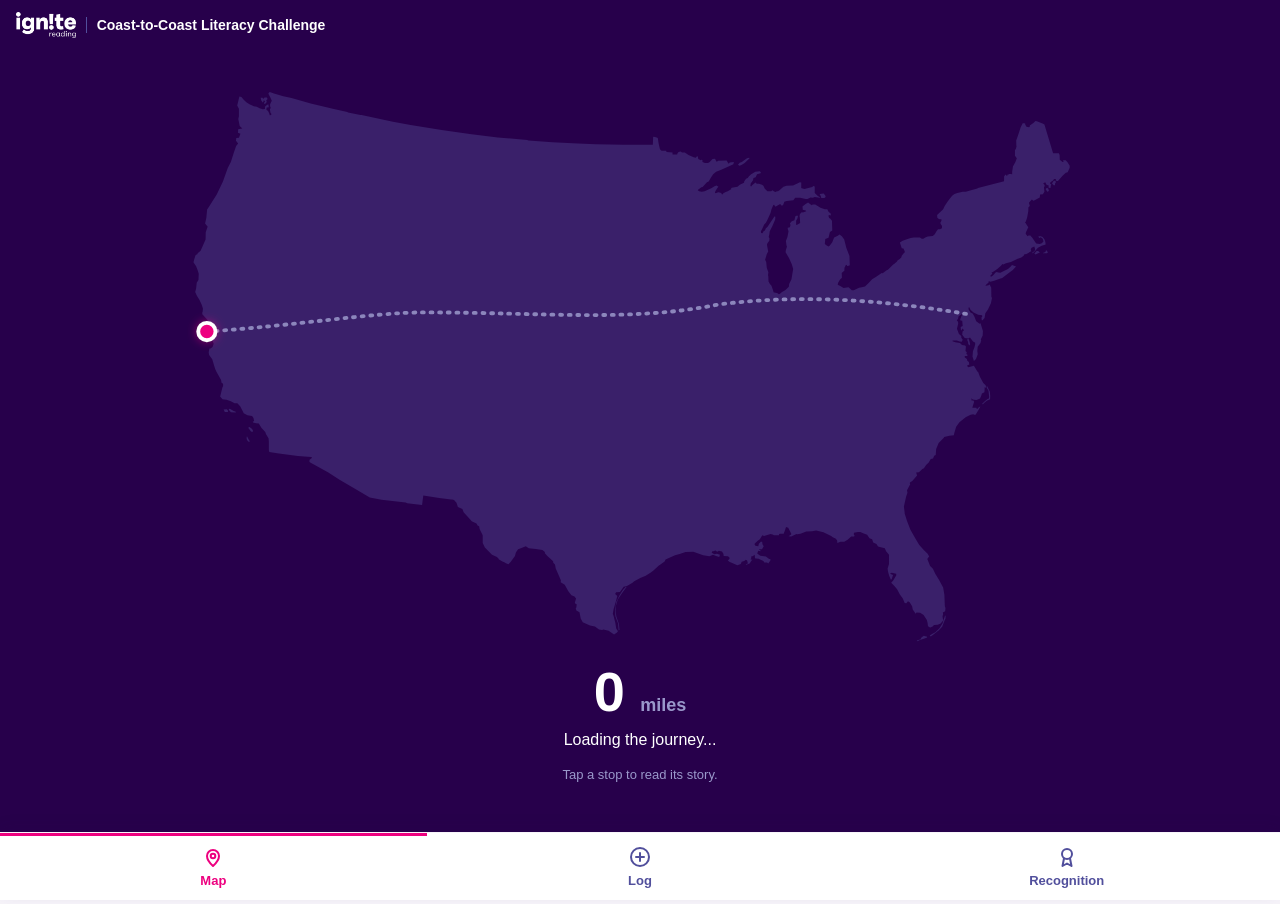
==== docs/index.html @ b9779351 "Remove demo-data note from the Log view On the live Sheet build the line was misleading: data is rea" ====
<!DOCTYPE html>
<html lang="en">
<head>
  <meta charset="utf-8">
  <meta name="viewport" content="width=device-width, initial-scale=1, viewport-fit=cover">
  <title>Coast-to-Coast Literacy Challenge</title>
  <meta name="robots" content="noindex">
  <link rel="stylesheet" href="styles.css?v=8">
</head>
<body>
  <header class="app-header">
    <img class="logo" src="ignite-logo-white.png" alt="Ignite Reading" width="60" height="26">
    <span class="header-tag">Coast-to-Coast Literacy Challenge</span>
  </header>

  <main>
    <h1 class="sr-only">Coast-to-Coast Literacy Challenge</h1>
    <section id="view-map" class="view active">
      <div class="map-wrap">
        <svg id="map-svg" viewBox="0 0 959 593" role="img"
             aria-label="A map of the United States with the team's progress from San Francisco to New York.">
          <defs>
            <linearGradient id="routeGrad" x1="0" y1="0" x2="1" y2="0">
              <stop offset="0%" stop-color="#ED017F"/>
              <stop offset="100%" stop-color="#FFC854"/>
            </linearGradient>
            <filter id="dotGlow" x="-60%" y="-60%" width="220%" height="220%">
              <feDropShadow dx="0" dy="0" stdDeviation="5" flood-color="#ED017F" flood-opacity="0.55"/>
            </filter>
          </defs>
          <path id="us-land" d="M 805.21607,266.06202 L 805.41802,265.40356 L 809.72912,265.34184 L 812.80066,266.31181 L 814.90225,266.63513 L 815.87221,264.53354 L 814.41727,262.43196 L 814.41727,260.65369 L 811.99236,258.5521 L 809.89078,253.05565 L 811.18406,247.72085 L 811.0224,245.61927 L 809.72912,244.32598 C 809.72912,244.32598 811.18406,242.70938 811.18406,242.06274 C 811.18406,241.41609 811.66904,239.96115 811.66904,239.96115 L 813.60897,238.66787 L 815.54889,237.05126 L 816.03387,238.02123 L 814.57893,239.63783 L 813.28565,243.35602 L 813.60897,244.48764 L 815.38723,244.81096 L 815.87221,250.30742 L 813.77063,251.27738 L 814.09395,254.83391 L 814.57893,254.67225 L 815.71055,252.73233 L 817.32716,254.51059 L 815.71055,255.80388 L 815.38723,259.19875 L 817.9738,262.59362 L 821.85365,263.0786 L 823.47026,262.2703 L 826.70681,266.45323 L 828.06516,266.98953 L 828.76271,267.29867 L 828.90662,269.2457 L 828.13975,272.34331 L 826.55275,276.52638 L 826.10686,281.97549 L 827.5772,286.6163 L 829.74147,284.70016 L 831.56944,279.722 L 831.10769,276.33156 L 831.52578,271.74574 L 834.44573,267.96663 L 835.21614,264.74879 L 834.71883,264.19258 L 836.72641,260.16871 L 836.95336,255.30492 L 836.7274,254.59089 L 834.46317,247.23587 L 833.4932,247.72085 L 829.93667,245.29595 L 828.15841,240.60779 L 826.21848,237.05126 L 823.95524,236.0813 L 821.85365,232.52477 L 822.35259,230.42318 L 822.86297,230.92722 L 823.95524,233.17141 L 827.18845,236.0813 L 832.03826,238.34455 L 836.07977,238.99119 L 836.24143,240.44613 L 835.43313,241.41609 L 835.75645,244.16432 L 836.56475,244.16432 L 838.66634,241.73942 L 839.47464,236.8896 L 842.22287,232.84809 L 845.29442,226.38167 L 846.42604,220.88522 L 845.7794,219.75359 L 845.61774,210.37728 L 844.00113,206.98242 L 842.86951,207.79072 L 840.12128,208.11404 L 839.6363,207.62906 L 840.76793,206.65909 L 842.86951,204.71917 L 842.93257,203.62534 L 843.47304,203.5396 L 844.64778,204.07253 L 848.68929,202.9409 L 854.50907,201.00098 L 857.09563,200.03101 L 864.20869,194.69622 L 868.08854,191.78633 L 871.48341,188.2298 L 867.28024,186.6132 L 865.98696,188.06814 L 863.07707,190.81637 L 855.15571,194.69622 L 852.89246,194.53456 L 851.27586,193.88792 L 850.14423,194.53456 L 847.88099,197.12113 L 846.42604,198.41441 L 845.13276,198.73773 L 844.80944,197.44445 L 846.74936,195.66618 L 845.95281,193.98776 L 846.96715,194.21757 L 851.9225,190.81637 L 855.47903,187.58316 L 857.41895,185.48157 L 858.22726,186.12821 L 860.97548,184.67327 L 866.14862,183.54165 L 873.19331,180.05038 L 874.07001,179.82344 L 876.97987,178.85349 L 879.40478,176.91357 L 880.5364,175.1353 L 881.82968,175.29696 L 884.74063,173.76056 L 885.25981,173.3875 L 887.32614,172.38707 L 886.84116,170.12383 L 887.64946,168.66888 L 890.55935,167.21394 L 891.36765,170.28549 L 890.88267,172.06375 L 888.45776,173.5187 L 888.45776,174.48866 L 890.39769,173.03372 L 894.27754,168.50722 L 898.15739,166.5673 L 902.36056,165.11235 L 902.03724,162.68745 L 901.06728,159.77756 L 899.12735,157.35265 L 897.34909,156.54435 L 895.2475,156.70601 L 894.76252,157.19099 L 895.73248,158.48427 L 897.18743,157.67597 L 899.28901,159.29258 L 900.09732,162.0408 L 898.31905,163.81907 L 896.05581,164.78903 L 892.49928,164.30405 L 888.61942,158.32261 L 886.35618,155.73605 L 884.57791,155.73605 L 883.44629,156.54435 L 881.50636,153.95778 L 881.82968,152.50284 L 884.25459,147.3297 L 881.36535,142.91686 L 880.79902,142.42476 L 881.66802,141.34826 L 882.75824,138.05724 L 883.13131,136.93803 L 884.25459,130.67867 L 884.41625,126.31384 L 885.8712,125.02056 L 884.90123,121.78735 L 887.97278,118.23082 L 889.58939,119.68576 L 890.88267,119.20078 L 896.21747,116.12923 L 896.54079,113.21934 L 899.45068,112.73436 L 901.06728,110.14779 L 900.90562,108.53119 L 900.5823,105.45964 L 901.3906,104.16636 L 901.06728,103.03473 L 899.774,101.57979 L 901.87558,100.28651 L 903.65385,103.51972 L 905.10879,103.19639 L 905.43211,104.48968 L 905.43211,106.10628 L 907.37204,106.26794 L 907.85702,103.51972 L 908.342,102.87307 L 906.7254,101.41813 L 907.69536,99.963185 L 910.12027,98.508241 L 911.09023,97.053296 L 912.86849,96.891636 C 912.86849,96.891636 913.19182,98.993222 913.83846,98.993222 C 914.4851,98.993222 915.13174,98.993222 915.13174,98.993222 L 919.98155,93.496766 L 923.37642,90.425217 L 925.31635,89.778575 L 927.41794,85.090422 L 927.41794,83.150496 L 925.15469,79.432305 L 923.21476,77.330719 L 920.46654,77.49238 L 920.95152,78.624003 L 920.78986,79.108984 L 919.98155,79.108984 L 917.07167,76.845738 L 916.91001,71.995924 L 916.1017,70.055998 L 910.12027,70.055998 L 901.06728,40.148811 L 899.12735,39.178849 L 893.14592,36.753942 L 891.69097,36.592281 L 889.91271,38.370546 L 885.8712,41.280435 L 885.8712,42.250397 L 885.06289,43.0587 L 882.31467,42.412058 L 881.02138,40.148811 L 881.02138,39.017188 L 879.7281,38.855528 L 878.43481,38.855528 L 876.33323,43.0587 L 873.42334,51.950026 L 871.64507,56.79984 L 871.80674,61.649654 L 871.9684,63.104598 L 871.16009,65.852826 L 870.35179,66.822789 L 870.35179,72.804226 L 872.29172,75.229133 L 870.83677,79.270645 L 868.2502,83.958798 L 867.4419,89.455254 L 867.4419,92.041822 L 865.92811,91.631923 L 864.50757,91.750088 L 863.65083,92.208542 L 862.75375,92.203482 L 862.10711,93.820087 L 861.46047,93.335106 L 860.4905,92.365143 L 859.03556,94.305068 L 858.98709,99.337122 L 858.06661,99.63916 L 831.81913,106.3866 L 831.19711,106.78334 L 823.63192,108.85451 L 819.10542,110.30945 L 815.87221,110.14779 L 810.37576,111.44108 L 807.2944,112.68702 L 804.8793,114.51263 L 802.77772,116.93753 L 800.02949,120.65572 L 797.1196,125.18222 L 795.66465,128.09211 L 795.01801,128.90041 L 789.19824,134.39686 L 789.3599,136.98343 L 790.1682,138.11506 L 791.94646,138.92336 L 793.72473,138.92336 L 793.72473,140.3783 L 792.59311,142.47989 L 792.91643,143.93483 L 794.37137,146.03642 L 794.20971,148.29966 L 792.26978,149.43129 L 790.1682,149.43129 L 788.55159,151.37121 L 786.77333,154.60442 L 784.67174,156.38269 L 779.49861,156.86767 L 776.91204,157.99929 L 774.81045,159.29258 L 773.19385,159.13092 L 771.25392,157.83763 L 764.94917,157.99929 L 761.71596,158.48427 L 757.67444,159.77756 L 753.30961,161.2325 L 750.39972,163.01077 L 752.33965,169.15387 L 754.11791,169.31553 L 755.4112,172.38707 L 755.57286,173.35704 L 754.44123,174.327 L 752.33965,177.07523 L 751.85467,178.69183 L 749.91474,180.4701 L 748.13648,181.60172 L 747.16651,183.21833 L 745.87323,184.34995 L 744.44513,185.47533 L 743.4394,185.99452 L 737.95187,191.62467 L 736.65858,192.10965 L 732.45629,195.11854 L 731.43589,195.0077 L 725.34235,199.06105 L 721.4625,201.3243 L 718.06763,205.04249 L 714.02612,208.92234 L 710.79291,209.73064 L 707.88302,210.21562 L 702.38656,212.80219 L 700.28498,212.96385 L 696.89011,209.8923 L 691.71697,210.53895 L 689.13041,209.084 L 686.74934,207.73317 L 685.59749,207.4083 L 685.73554,206.82075 L 685.8972,205.36581 L 687.99878,201.64762 L 689.99934,199.90977 L 689.77705,194.85788 L 691.37404,193.26089 L 692.46466,192.91795 L 692.68694,189.36142 L 694.22271,186.3303 L 695.2735,186.93652 L 695.43516,187.58316 L 696.24347,187.74482 L 698.18339,186.77486 L 697.86007,177.23689 L 694.62686,168.9922 L 692.36361,159.93922 L 689.93871,156.70601 L 687.35214,154.92774 L 685.73554,156.05937 L 681.85568,157.83763 L 679.91576,162.84911 L 677.16753,166.5673 L 676.03591,167.21394 L 674.58096,166.5673 C 674.58096,166.5673 671.9944,165.11235 672.15606,164.46571 C 672.31772,163.81907 672.64104,159.45424 672.64104,159.45424 L 676.03591,158.16095 L 676.84421,154.76608 L 677.49085,152.17952 L 679.91576,150.56291 L 679.59244,140.53996 L 677.97583,138.27672 L 676.68255,137.46841 L 675.87425,135.36683 L 676.68255,134.55853 L 678.29915,134.88185 L 678.46081,133.26524 L 676.03591,131.00199 L 674.74262,128.41543 L 672.15606,128.41543 L 667.62956,126.96048 L 662.13311,123.56561 L 659.38488,123.56561 L 658.73824,124.21226 L 657.76827,123.72727 L 654.69673,121.46403 L 651.78684,123.24229 L 648.87695,125.50554 L 649.20027,129.06207 L 650.17023,129.38539 L 652.27182,129.87037 L 652.7568,130.67867 L 650.17023,131.48698 L 647.58367,131.8103 L 646.12872,133.58856 L 645.8054,135.69015 L 646.12872,137.30675 L 646.45204,142.80321 L 642.89551,144.9048 L 642.24887,144.74313 L 642.24887,140.53996 L 643.54215,138.11506 L 644.1888,135.69015 L 643.38049,134.88185 L 641.44057,135.69015 L 640.4706,139.89332 L 637.72238,141.02494 L 635.94411,142.96487 L 635.78245,143.93483 L 636.42909,144.74313 L 635.78245,147.3297 L 633.5192,147.81468 L 633.5192,148.94631 L 634.32751,151.37121 L 633.19588,157.51431 L 631.57928,161.55582 L 632.22592,166.24398 L 632.7109,167.3756 L 631.9026,169.80051 L 631.57928,170.60881 L 631.25596,173.35704 L 634.81249,179.33847 L 637.72238,185.80489 L 639.17732,190.65471 L 638.36902,195.34286 L 637.39906,201.3243 L 634.97415,206.49743 L 634.65083,209.24566 L 631.39196,212.33081 L 630.36734,213.12513 L 627.53777,214.74212 L 625.43618,216.68204 L 624.30456,217.00536 L 622.84961,216.0354 L 619.77855,215.14589 L 618.91895,215.34019 L 618.64644,214.4188 L 617.83814,211.83223 L 616.54486,208.11404 L 614.92825,206.33577 L 613.47331,203.74921 L 613.23974,198.26025 L 612.94089,197.18116 L 613.31165,194.21124 L 611.69504,189.68474 L 611.0484,183.54165 L 609.91678,181.11674 L 610.88674,178.04519 L 611.69504,175.1353 L 613.14999,172.54874 L 612.50334,169.15387 L 611.8567,165.59734 L 612.34168,163.81907 L 614.28161,161.39416 L 614.44327,158.64593 L 613.63497,157.35265 L 614.28161,154.76608 L 614.76659,151.53287 L 617.51482,145.87476 L 620.42471,139.08502 L 620.58637,136.82177 L 620.26305,135.85181 L 619.45474,136.33679 L 615.25157,142.64155 L 612.50334,146.68306 L 610.56342,148.46133 L 609.75512,150.72457 L 608.30017,151.53287 L 607.16855,153.4728 L 605.7136,153.14948 L 605.55194,151.37121 L 606.84523,148.94631 L 608.94681,144.25815 L 610.72508,142.64155 L 611.8264,140.34999 L 612.39377,139.45774 L 615.57489,132.45694 L 616.54486,128.41543 L 618.48478,124.05059 L 619.29308,123.88893 L 620.42471,125.50554 L 621.07135,125.50554 L 625.59784,123.08063 L 627.05279,124.69724 L 627.53777,124.8589 L 628.83105,123.72727 L 629.96267,120.65572 L 632.38758,119.84742 L 639.33898,119.20078 L 641.27891,116.61421 L 646.45204,116.45255 L 652.27182,117.74584 L 654.05008,117.74584 L 657.28329,116.29089 L 659.54654,116.45255 L 661.64813,115.80591 L 665.36632,116.29089 L 666.17462,116.61421 L 667.4679,116.29089 L 666.17462,115.32093 L 664.88134,114.67429 L 661.64813,111.60274 L 661.64813,104.65134 L 660.19318,104.16636 L 659.06156,105.29798 L 652.91846,106.91458 L 650.97853,107.39957 L 648.06865,106.59126 L 647.58367,106.26794 L 647.58367,100.60983 L 646.12872,100.44817 L 643.54215,101.74145 L 639.01566,103.68138 L 632.38758,104.0047 L 628.99271,105.13632 L 624.9512,108.69285 L 623.33459,109.66281 L 622.20297,109.66281 L 620.90969,110.47112 L 619.29308,109.98613 L 617.67648,108.69285 L 616.22153,109.66281 L 612.34168,109.82447 L 609.59345,107.07625 L 608.13851,104.0047 L 606.68357,102.87307 L 603.45036,101.90311 L 601.18711,101.90311 L 599.89383,100.60983 L 596.3373,103.51972 L 595.36733,104.65134 L 594.55903,104.16636 L 594.88235,101.57979 L 597.30726,98.34658 L 597.79224,95.921673 L 600.05549,95.113371 L 601.51043,92.041822 L 605.22862,91.071859 L 605.55194,90.101896 L 604.42032,88.970273 L 599.73217,89.455254 L 595.36733,91.880161 L 593.10409,94.143408 L 591.8108,95.921673 L 590.03254,96.729975 L 588.09261,99.639864 L 587.93095,100.93315 L 583.56612,103.03473 L 581.14121,104.97466 L 575.15978,105.94462 L 574.51313,106.59126 L 574.51313,107.56123 L 570.9566,109.82447 L 568.20837,110.63278 L 567.49209,111.21318 L 566.47456,111.63491 L 565.94513,112.89602 L 564.81351,112.73436 L 564.16686,111.60274 L 561.41864,110.79444 L 560.28701,110.9561 L 558.50875,111.92606 L 557.53878,111.27942 L 558.18543,109.33949 L 560.12535,106.26794 L 561.25697,105.13632 L 559.31705,103.68138 L 557.21546,104.48968 L 554.30557,106.4296 L 546.86919,109.66281 L 543.9593,110.30945 L 541.04942,109.82447 L 540.06769,108.94622 L 539.63268,108.39354 L 543.47432,105.45964 L 544.76761,105.29798 L 549.2941,100.28651 L 551.07237,99.478203 L 553.33561,95.598352 L 555.76052,92.041822 L 558.83207,89.455254 L 563.60681,87.448357 L 572.85259,83.387229 L 576.79131,81.550104 L 577.40341,79.270645 L 572.9635,79.64131 L 572.24989,80.725589 L 571.60324,80.725589 L 569.82498,77.65404 L 560.93365,77.977361 L 559.96369,78.785663 L 558.99373,78.785663 L 558.50875,77.49238 L 557.70044,75.714115 L 555.11388,76.199096 L 551.88067,79.432305 L 550.26406,80.240608 L 547.19251,80.240608 L 544.60595,79.270645 L 544.60595,77.169059 L 543.31266,77.007398 L 542.82768,77.49238 L 540.24111,76.199096 L 539.75613,73.289207 L 538.30119,73.774189 L 537.81621,74.744152 L 535.3913,74.25917 L 530.0565,71.834263 L 526.17665,69.247696 L 523.26676,69.247696 L 521.97348,68.277733 L 519.71023,68.924375 L 518.57861,70.055998 L 518.25529,71.349282 L 513.40548,71.349282 L 513.40548,69.247696 L 507.10072,68.924375 L 506.7774,67.469431 L 501.92758,67.469431 L 500.31098,65.852826 L 498.85603,59.709728 L 498.04773,54.213272 L 496.10781,53.40497 L 493.84456,52.919988 L 493.19792,53.081649 L 492.8746,61.326333 L 462.74218,61.291062 L 461.64538,61.243718 L 433.22188,60.679691 L 414.63093,60.033049 L 388.11861,58.739765 L 363.17227,56.855896 L 361.88845,56.374463 L 331.21413,53.56663 L 301.95358,50.0101 L 272.69304,45.968588 L 240.36094,40.633793 L 221.93165,37.238923 L 189.208,30.306187 L 188.08467,30.145706 L 175.08853,27.617595 L 174.36801,27.215777 L 159.20739,23.821104 L 136.2516,18.162988 L 116.2057,12.504871 L 107.6377,10.564946 L 97.938071,7.8167177 L 93.573239,6.3617734 L 92.441615,7.1700758 L 92.118294,7.9783781 L 94.543201,12.828192 L 95.674825,15.41476 L 93.89656,18.97129 L 93.89656,21.234537 L 94.543201,22.689481 L 93.734899,24.467746 L 94.219881,27.700955 L 95.189843,28.994239 L 95.028183,30.287523 L 93.573239,30.449183 L 92.926597,28.509258 L 91.794974,26.084351 L 90.016708,24.629406 L 90.340029,22.52782 L 92.603276,22.042839 L 92.279955,20.264574 L 91.956634,19.13295 L 89.855048,20.426234 L 88.561764,21.557857 L 88.561764,23.982765 L 86.298518,24.144425 L 82.903645,23.174462 L 79.993756,21.719518 L 76.922205,21.072876 L 72.395712,18.97129 L 69.162503,17.031364 L 66.414275,14.444797 L 63.989368,11.534908 L 61.887782,11.049927 L 59.624535,20.426234 L 61.4028,23.659444 L 61.4028,31.580807 L 60.756158,34.490695 L 62.211103,41.603756 L 64.959331,44.351984 L 60.594498,44.998625 L 60.432837,48.716816 L 63.019405,49.84844 L 61.4028,53.889951 L 58.654572,54.213272 L 58.331251,57.123161 L 60.594498,60.033049 L 58.492912,62.619617 L 56.229665,69.086035 L 52.996456,79.108984 L 49.763246,85.575403 L 44.751772,99.639864 L 38.285353,113.21934 L 30.20233,125.82886 L 28.262404,128.73875 L 27.454102,137.30675 L 26.160818,143.28819 L 28.86901,146.81562 L 28.387579,147.77848 L 26.80746,152.50284 L 26.645799,159.93922 L 21.472664,171.74043 L 18.401116,174.327 L 18.077795,175.45862 L 16.299529,176.26693 L 14.844585,180.4701 L 14.036283,183.70331 L 16.784511,187.90648 L 18.401116,192.10965 L 19.532739,195.66618 L 19.209418,202.1326 L 17.431153,205.20415 L 16.784511,211.02393 L 15.814548,214.74212 L 17.592813,218.62197 L 20.341041,223.14846 L 22.604288,227.99828 L 23.897571,232.03979 L 23.574251,235.273 L 23.25093,235.75798 L 23.25093,237.85956 L 28.909046,244.16432 L 28.424065,246.58923 L 27.777423,248.85248 L 27.130781,250.7924 L 27.292441,259.03709 L 29.394027,262.75528 L 31.333953,265.34184 L 34.082181,265.82683 L 35.052144,268.57505 L 33.920521,272.13158 L 31.818934,273.74819 L 30.687311,273.74819 L 29.879009,277.62804 L 30.36399,280.53793 L 33.5972,284.90276 L 35.213804,290.23756 L 36.668748,294.92571 L 37.962032,297.99726 L 41.356902,303.81704 L 42.811846,306.4036 L 43.296828,309.31349 L 44.913432,310.28345 L 44.913432,312.70836 L 44.10513,314.64829 L 42.326865,321.76135 L 41.841883,323.70127 L 44.266791,326.4495 L 48.469963,326.93448 L 52.996456,328.71275 L 56.876307,330.81433 L 59.786196,330.81433 L 62.696084,333.88588 L 65.282651,338.7357 L 66.414275,340.99894 L 70.294126,343.10053 L 75.14394,343.90883 L 76.598884,346.01042 L 77.245526,349.24363 L 75.790582,349.89027 L 76.113903,350.86023 L 79.347114,351.66853 L 82.095342,351.8302 L 85.005231,356.51835 L 88.885085,360.72152 L 89.693387,362.98477 L 92.279955,367.18794 L 92.603276,370.42115 L 92.603276,379.79746 L 93.088257,381.57572 L 103.11121,383.03067 L 122.83378,385.77889 L 136.74132,386.75359 L 137.74699,387.50041 L 135.11998,389.65874 L 134.79666,391.11369 L 135.28164,392.08365 L 154.19591,402.75324 L 166.32045,410.35128 L 181.03155,418.91929 L 197.84424,428.94224 L 210.13044,431.36715 L 235.25838,434.07206 L 236.86315,434.87445 L 252.32382,436.8636 L 253.6171,426.84065 L 270.26813,429.42722 L 282.72425,431.045 L 283.68593,431.04382 L 285.62584,431.52878 L 288.21243,434.43865 L 289.66738,438.80352 L 294.35554,441.06677 L 295.64882,444.29998 L 302.76189,452.22135 L 304.05517,453.83795 L 309.06664,455.93954 L 310.19827,458.04112 L 311.81487,459.01109 L 312.29985,461.75931 L 315.53306,468.22573 L 315.53306,476.30876 L 317.79631,480.99691 L 325.23269,488.75661 L 330.40583,490.8582 L 332.18409,492.79812 L 332.18409,493.44477 L 336.06394,495.70801 L 338.00387,496.35465 L 339.78213,497.48628 L 342.3687,498.45624 L 344.79361,496.03133 L 349.15844,489.88824 L 350.1284,486.17004 L 352.39165,482.93684 L 355.94818,481.48189 L 360.47467,479.70363 L 363.54622,481.96687 L 370.9826,482.61351 L 377.77234,483.74514 L 380.35891,485.84672 L 380.35891,486.97835 L 382.94548,490.0499 L 388.92692,495.38469 L 389.08858,496.83964 L 390.86684,498.77956 L 391.67514,502.98273 L 397.00994,515.26893 L 396.84828,517.20885 L 401.05145,519.79542 L 404.60798,526.4235 L 408.00285,530.78833 L 411.23606,532.08162 L 412.85266,534.34486 L 411.55938,538.7097 L 412.20602,539.67966 L 413.49931,540.3263 L 413.17599,543.72117 L 412.52934,544.36781 L 413.17599,546.63106 L 416.40919,548.57099 L 417.70248,555.0374 L 419.80406,558.91726 L 427.40211,562.31213 L 432.57524,563.44375 L 436.77841,566.5153 L 440.01162,567.16194 L 441.30491,566.67696 L 446.80136,567.80858 L 452.45948,571.68843 L 455.53103,569.74851 L 456.50099,568.29356 L 454.72273,565.54533 L 453.75276,559.40224 L 451.9745,552.45084 L 451.1662,550.02593 L 451.9745,545.49944 L 453.10612,541.61959 L 454.3994,537.09309 L 455.85435,531.59664 L 453.5911,529.65671 L 454.56107,527.71679 L 458.60258,527.39346 L 462.48243,521.89701 L 465.8773,521.25037 L 471.69708,517.69384 L 473.47534,516.23889 L 479.7801,512.84402 L 485.43821,510.41911 L 490.77301,507.18591 L 493.52124,505.08432 L 499.17935,499.74952 L 500.47264,498.94122 L 502.57422,497.48628 L 505.16079,495.54635 L 506.13075,493.60643 L 515.99204,489.07993 L 521.65692,487.49475 L 522.29848,487.36687 L 526.98496,485.84672 L 535.06798,485.5234 L 545.41425,489.07993 L 551.88067,490.21156 L 555.59886,488.75661 L 558.83207,489.88824 L 562.06528,490.8582 L 562.87358,488.75661 L 559.64037,487.62499 L 557.0538,488.10997 L 554.30557,486.49337 C 554.30557,486.49337 554.46724,485.20008 555.11388,485.03842 C 555.76052,484.87676 558.18543,484.06846 558.18543,484.06846 L 559.96369,485.5234 L 561.74196,484.55344 L 564.97517,485.20008 L 566.43011,487.62499 L 566.75343,489.88824 L 571.27992,490.21156 L 573.05819,491.98982 L 572.24989,493.60643 L 570.9566,494.41473 L 572.57321,496.03133 L 580.97955,499.58786 L 584.53608,498.29458 L 585.50605,495.86967 L 588.09261,495.22303 L 589.87088,493.76809 L 591.16416,494.73805 L 591.97246,497.64794 L 589.70922,498.45624 L 590.35586,499.10288 L 593.75073,497.8096 L 596.01398,494.41473 L 596.82228,493.92975 L 594.72069,493.60643 L 595.52899,491.98982 L 595.36733,490.53488 L 597.46892,490.0499 L 598.60054,488.75661 L 599.24718,489.56491 C 599.24718,489.56491 599.08552,492.63646 599.89383,492.63646 C 600.70213,492.63646 604.097,493.28311 604.097,493.28311 L 608.13851,495.22303 L 609.10847,496.67798 L 612.01836,496.67798 L 613.14999,497.64794 L 615.41323,494.57639 L 615.41323,493.12144 L 614.11995,493.12144 L 610.72508,490.37322 L 604.9053,489.56491 L 601.67209,487.30167 L 602.80372,484.55344 L 605.06696,484.87676 L 605.22862,484.23012 L 603.45036,483.26016 L 603.45036,482.77517 L 606.68357,482.77517 L 608.46183,479.70363 L 607.16855,477.7637 L 606.84523,475.01547 L 605.39028,475.17713 L 603.45036,477.27872 L 602.80372,479.86529 L 599.73217,479.21864 L 598.7622,477.44038 L 600.54047,475.50045 L 602.56122,473.7222 L 603.31778,473.20692 L 604.42032,472.4289 L 607.00689,468.22573 L 608.78515,469.03403 L 615.57489,467.09411 L 617.67648,467.41743 L 619.13142,468.22573 L 624.30456,468.22573 L 624.55882,466.96958 L 625.59784,466.77079 L 628.34607,466.77079 L 628.99271,466.93245 L 630.28599,464.18422 L 631.74094,459.81939 L 634.00419,460.46603 L 637.07573,466.44747 L 637.07573,467.41743 L 634.32751,469.35736 L 637.07573,469.68068 L 642.61779,467.10778 L 643.29612,467.22209 L 646.77536,466.60913 L 652.7568,464.50754 L 658.73824,464.02256 L 663.10307,463.37592 L 670.70111,465.15418 L 678.78414,469.03403 L 680.40074,470.48898 L 683.31063,471.6206 L 684.92723,473.56053 L 685.25055,476.30876 L 688.48376,475.01547 L 692.36361,475.01547 L 695.92015,473.07555 L 699.63834,469.51902 L 702.70988,469.68068 L 703.19487,468.54905 L 702.38656,467.57909 L 702.54822,465.63917 L 706.58974,464.83086 L 709.1763,464.83086 L 712.08619,466.28581 L 716.28936,467.74075 L 718.71427,471.45894 L 721.4625,472.4289 L 722.59412,475.82377 L 725.98899,477.44038 L 727.6056,480.02695 L 729.54552,480.67359 L 734.71866,481.96687 L 736.01194,485.03842 L 739.08349,488.75661 L 739.08349,498.29458 L 737.62855,502.98273 L 737.95187,505.73096 L 739.24515,510.58078 L 741.02342,514.62229 L 741.83172,514.13731 L 743.28666,509.61081 L 740.7001,508.64085 L 740.37677,507.99421 L 741.99338,507.34757 L 746.51987,508.31753 L 746.68153,509.93413 L 743.44832,515.43059 L 741.34674,517.8555 L 744.90327,521.57369 L 747.48983,524.64524 L 750.39972,529.98003 L 753.30961,533.85988 L 755.4112,538.87136 L 757.18946,539.19468 L 758.80607,537.09309 L 760.58433,538.22472 L 763.1709,542.26623 L 763.81754,545.82276 L 766.88909,550.18759 L 767.69739,548.89431 L 771.57724,549.21763 L 775.13377,551.48087 L 778.52864,556.65401 L 779.33695,560.04888 L 779.66027,562.95877 L 780.79189,563.92873 L 782.08518,564.41371 L 784.51008,563.44375 L 785.96503,561.82714 L 789.84488,561.66548 L 792.91643,560.21054 L 795.66465,556.97733 L 795.17967,555.0374 L 794.85635,552.6125 L 795.50299,550.67257 L 795.17967,548.73265 L 797.60458,547.43936 L 797.9279,544.04449 L 797.28126,542.26623 L 796.79628,530.30335 L 795.50299,522.70531 L 790.9765,514.46063 L 787.41997,508.64085 L 784.8334,503.30605 L 781.92351,500.39617 L 779.01363,492.95978 L 779.82193,491.6665 L 780.95355,490.37322 L 779.33695,487.46333 L 775.29544,483.74514 L 770.44562,478.24868 L 766.72743,471.94392 L 761.39264,462.56762 L 757.66294,452.82536 L 755.39728,445.50676 L 755.37832,444.61734 L 754.6029,438.31855 L 756.86614,428.2956 L 758.32109,424.09242 L 757.8361,421.50586 L 761.17051,415.26156 L 760.66021,413.90988 L 761.23097,412.93785 L 763.33256,411.64457 L 768.34404,406.14811 L 767.37407,402.9149 L 770.28396,402.75324 L 773.84049,399.35837 L 775.4571,398.55007 L 777.72034,395.1552 L 780.46857,392.40697 L 782.57016,388.85044 L 784.99506,388.2038 L 786.12669,385.45557 L 787.74329,384.64727 L 788.22827,378.34251 L 790.81484,372.19941 L 796.23601,366.74107 L 796.51628,365.93803 L 801.96941,364.60137 L 806.65757,364.11639 L 807.14255,361.69148 L 809.08247,355.22506 L 812.47734,350.53691 L 818.94376,345.20212 L 824.1169,342.77721 L 826.86512,342.13057 L 827.99675,342.61555 L 829.29003,342.61555 L 832.36158,337.76573 L 834.30151,334.2092 L 833.00822,334.69419 L 830.74498,336.95743 L 830.09833,335.34083 L 825.89516,335.34083 L 827.83509,329.03607 L 827.02679,327.74279 L 825.08686,327.74279 L 825.08686,326.77282 L 824.76354,325.47954 L 826.38014,326.77282 L 827.83509,326.93448 L 830.25999,327.2578 L 833.97819,325.6412 L 835.27147,322.73131 L 835.91811,320.62972 L 838.50468,319.33644 L 838.828,315.13327 L 838.0197,314.48663 L 840.4446,314.32497 L 839.79796,312.06172 L 837.37306,309.63681 L 833.81653,303.17039 L 832.10653,298.47179 L 831.18615,297.54706 L 827.57853,291.53513 L 821.77751,293.22096 L 820.20529,291.72666 L 822.75833,290.34535 L 822.26654,287.82122 L 820.49343,286.03584 L 820.37189,284.62394 L 818.0909,283.08107 L 818.00194,281.46555 L 820.69593,281.56049 L 820.91773,280.17589 L 819.68832,279.38612 L 820.16727,277.45573 L 818.79254,276.35318 L 819.23203,271.6631 L 818.36396,270.46308 L 815.17352,270.06055 L 813.02121,267.97209 L 808.16474,267.02998 L 805.21607,266.06202 z M 767.94269,577.91184 L 770.36761,577.2652 L 771.66089,577.02271 L 773.11585,574.67862 L 775.45993,573.06201 L 776.75322,573.547 L 778.45066,573.87032 L 778.85481,574.92111 L 775.37911,576.13357 L 771.17591,577.58852 L 768.83183,578.80098 L 767.94269,577.91184 z M 781.44139,572.90035 L 782.65385,573.95115 L 785.40209,571.84956 L 790.7369,567.64637 L 794.4551,563.7665 L 796.96085,557.1384 L 797.93082,555.44096 L 798.09248,552.04608 L 797.365,552.53106 L 796.39504,555.36013 L 794.94008,559.96746 L 791.70686,565.22146 L 787.34202,569.42464 L 783.94714,571.36457 L 781.44139,572.90035 z M 836.00199,331.45961 L 838.58857,328.95386 L 841.74095,326.36728 L 843.27673,325.72064 L 843.43839,323.69988 L 842.79175,317.55676 L 841.3368,315.21268 L 840.69015,313.35358 L 841.41763,313.11108 L 844.16587,318.60756 L 844.57002,323.05323 L 844.40836,326.44812 L 841.01348,327.98389 L 838.18441,330.40881 L 837.05279,331.62127 L 836.00199,331.45961 z M 899.97704,173.85121 L 902.14896,173.16533 L 902.60622,171.45066 L 903.63502,171.56497 L 904.66382,173.85121 L 903.4064,174.30845 L 899.5198,174.42277 L 899.97704,173.85121 z M 890.6035,174.65139 L 892.88972,172.02222 L 894.49009,172.02222 L 896.31908,173.50827 L 893.91854,174.53707 L 891.74662,175.56587 L 890.6035,174.65139 z M 902.28301,107.47825 L 903.81879,105.94247 L 905.19291,106.99327 L 905.75872,109.41819 L 904.06128,110.30732 L 902.28301,107.47825 z M 908.99194,101.57763 L 910.77021,103.43673 C 910.77021,103.43673 912.0635,103.51755 912.0635,103.19423 C 912.0635,102.87091 912.30599,101.17347 912.30599,101.17347 L 913.19513,100.36517 L 912.38682,98.586893 L 910.36606,99.31437 L 908.99194,101.57763 z M 820.32087,264.28945 L 821.45249,266.7952 L 821.61415,268.57347 L 822.74578,270.43257 C 822.74578,270.43257 823.63492,269.54343 823.63492,269.22011 C 823.63492,268.89679 822.90745,266.14855 822.90745,266.14855 L 822.17997,263.80446 L 820.32087,264.28945 z M 581.61931,82.059006 L 583.4483,80.001402 L 585.62022,79.201221 L 590.99286,75.314624 L 593.27908,74.743065 L 593.73634,75.200319 L 588.59232,80.344339 L 585.27728,82.287628 L 583.21967,83.202124 L 581.61931,82.059006 z M 667.79369,114.18719 L 668.44033,116.69293 L 671.67355,116.85459 L 672.96684,115.64213 C 672.96684,115.64213 672.88601,114.18719 672.56269,114.02552 C 672.23936,113.86386 670.94608,112.16642 670.94608,112.16642 L 668.76366,112.40891 L 667.14704,112.57057 L 666.82372,113.7022 L 667.79369,114.18719 z M 84.116548,12.340738 L 86.137312,12.179078 L 86.622294,13.553197 L 88.158073,11.936582 L 90.502155,11.936582 L 91.310458,13.472361 L 89.774678,15.169801 L 90.42133,15.978114 L 89.693853,17.998875 L 88.319734,18.403021 C 88.319734,18.403021 87.430596,18.483857 87.430596,18.160536 C 87.430596,17.837215 88.885551,15.573958 88.885551,15.573958 L 87.188111,15.008141 L 86.86479,16.463095 L 86.137312,17.109737 L 84.60153,14.84648 L 84.116548,12.340738 z M 457.2302,567.32304 L 456.66439,560.20996 L 453.91615,553.01604 L 453.35033,545.98379 L 454.88611,537.73908 L 458.20017,530.86849 L 461.67587,525.45284 L 464.82827,521.89629 L 465.47491,522.13879 L 460.70591,528.76689 L 456.34107,535.31417 L 454.3203,541.94226 L 453.99698,547.11542 L 454.88611,553.25854 L 457.47269,560.45246 L 457.95767,565.6256 L 458.11933,567.08056 L 457.2302,567.32304 z M 48.793607,337.03691 L 50.086895,338.57269 L 49.925235,339.86598 L 46.692014,339.78515 L 46.1262,338.57269 L 45.479556,337.11774 L 48.793607,337.03691 z M 50.733539,337.03691 L 51.945997,336.39027 L 55.50254,338.49186 L 58.5741,339.70431 L 57.684964,340.35097 L 53.158455,340.10847 L 51.541845,338.49186 L 50.733539,337.03691 z M 71.426153,356.84039 L 73.204418,359.18447 L 74.012731,360.15444 L 75.54851,360.72025 L 76.114317,359.2653 L 75.144354,357.48703 L 72.476951,355.46627 L 71.426153,355.62793 L 71.426153,356.84039 z M 69.971198,365.48925 L 71.749474,368.64164 L 72.961932,370.58158 L 71.506978,370.82406 L 70.213694,369.61161 C 70.213694,369.61161 69.486217,368.15666 69.486217,367.7525 C 69.486217,367.34836 69.486217,365.57008 69.486217,365.57008 L 69.971198,365.48925 z "/>
          <path id="route-full" d="M 28 256 C 120 250, 200 236, 255 236 C 380 236, 470 246, 560 228 C 650 216, 740 224, 822 238"/>
          <path id="route-traveled" stroke-dasharray="0 100000" d="M 28 256 C 120 250, 200 236, 255 236 C 380 236, 470 246, 560 228 C 650 216, 740 224, 822 238"/>
          <g id="markers"></g>
          <g id="dot" filter="url(#dotGlow)" transform="translate(28,256)">
            <circle r="9"/>
          </g>
        </svg>
      </div>
      <div class="status" id="status">
        <div class="total"><span id="total-miles">0</span> <span class="unit">miles</span></div>
        <div class="next" id="next-line">Loading the journey...</div>
        <div class="to-coast" id="coast-line"></div>
        <div class="tap-hint" id="tap-hint">Tap a stop to read its story.</div>
      </div>
    </section>

    <section id="view-log" class="view">
      <div class="card">
        <h2>Log a walk, run, or ride</h2>
        <p class="sub">One number is all it takes. Every mile moves the team east.</p>
        <div class="unit-toggle" role="group" aria-label="Choose unit">
          <button id="unit-miles" class="selected" type="button">Miles</button>
          <button id="unit-steps" type="button">Steps</button>
        </div>
        <input id="num-input" class="num-field" type="number" inputmode="decimal"
               min="0" step="any" placeholder="0" aria-label="How far did you go?">
        <div class="conversion" id="conversion"></div>
        <div class="chips" id="chips" aria-label="Quick add"></div>
        <button id="btn-log" class="btn-primary" type="button">Add my miles</button>
        <div class="date-row">
          <span id="date-text">Logged today. <a id="date-toggle">Change date</a></span>
          <input id="date-input" type="date" style="display:none;">
        </div>
      </div>

      <div class="card tally">
        <h2>Your miles</h2>
        <div class="your-miles"><span id="your-miles">0</span> <span class="unit">mi</span></div>
        <ul class="entry-list" id="entry-list"></ul>
        <div class="empty" id="entry-empty" style="display:none;">
          No miles yet, and that is just fine. Your first walk, run, or ride counts, even a quick lap around the block. Add it above.
        </div>
      </div>

    </section>

    <section id="view-recognition" class="view">
      <div class="rec-intro">
        <h2>Different ways to shine</h2>
      </div>
      <div class="rec-boards" id="rec-boards"></div>
    </section>
  </main>

  <nav class="nav">
    <button data-view="map" class="active" aria-label="Map">
      <svg class="nav-ico" viewBox="0 0 24 24" aria-hidden="true">
        <path d="M12 21s-6-5.4-6-10a6 6 0 0 1 12 0c0 4.6-6 10-6 10z"/>
        <circle cx="12" cy="11" r="2.3"/>
      </svg>
      <span class="nav-label">Map</span>
    </button>
    <button data-view="log" aria-label="Log a walk, run, or ride">
      <svg class="nav-ico" viewBox="0 0 24 24" aria-hidden="true">
        <circle cx="12" cy="12" r="9"/>
        <path d="M12 8v8 M8 12h8"/>
      </svg>
      <span class="nav-label">Log</span>
    </button>
    <button data-view="recognition" aria-label="Recognition">
      <svg class="nav-ico" viewBox="0 0 24 24" aria-hidden="true">
        <circle cx="12" cy="9" r="5"/>
        <path d="M9 13.5 L7.5 21 L12 18.5 L16.5 21 L15 13.5"/>
      </svg>
      <span class="nav-label">Recognition</span>
    </button>
  </nav>

  <div class="toast" id="toast"></div>

  <div class="loc-card" id="loc-card" role="dialog" aria-live="polite">
    <button class="loc-close" id="loc-close" type="button" aria-label="Close">&times;</button>
    <div class="loc-status" id="loc-status"></div>
    <h3 class="loc-title" id="loc-title"></h3>
    <div class="loc-sor" id="loc-sor">Science of Reading stop</div>
    <p class="loc-note" id="loc-note"></p>
    <div class="loc-trivia" id="loc-trivia">
      <span class="loc-eyebrow">Did you know?</span>
      <div id="loc-facts"></div>
    </div>
  </div>

  <div class="overlay" id="ov-name">
    <div class="modal">
      <h3>Welcome! Glad you're here.</h3>
      <p>What should we call you? This is the name your teammates will see next to your miles.</p>
      <label for="name-input">Your name</label>
      <input id="name-input" type="text" maxlength="40" placeholder="e.g., Chris G.">
      <button id="btn-name" class="btn-primary" type="button">Start moving</button>
    </div>
  </div>

  <div class="overlay" id="ov-confirm">
    <div class="modal">
      <h3>Quick check</h3>
      <p id="confirm-text"></p>
      <div class="row">
        <button id="btn-confirm-yes" class="btn-primary" type="button">Yes, log it</button>
        <button id="btn-confirm-no" class="btn-ghost" type="button">Let me fix it</button>
      </div>
    </div>
  </div>

  <div class="overlay" id="ov-edit">
    <div class="modal">
      <h3>Edit your entry</h3>
      <label for="edit-num">Distance (miles)</label>
      <input id="edit-num" type="number" inputmode="decimal" min="0" step="any">
      <label for="edit-date">Date</label>
      <input id="edit-date" type="date">
      <div class="row">
        <button id="btn-edit-save" class="btn-primary" type="button">Save</button>
        <button id="btn-edit-cancel" class="btn-ghost" type="button">Cancel</button>
      </div>
    </div>
  </div>

  <div class="overlay" id="ov-finish">
    <div class="modal finish-modal">
      <div class="finish-headline">Coast to coast. <i>We made it together.</i></div>
      <p class="finish-sub" id="finish-sub"></p>
      <div class="finish-caption" id="finish-caption"></div>
      <button id="btn-finish" class="btn-primary" type="button">See who showed up</button>
    </div>
  </div>

  <script src="progress.js?v=13"></script>
  <script src="data-content.js?v=10"></script>
  <!--
    Data layer. Exactly ONE of the two below should be active.
    - data-local.js : browser-local demo (default; no backend needed).
    - data-sheet.js : live Google Sheet backend. To cut over, deploy the Apps
      Script (see specs/sheet-backend.md), fill in API_URL + SHARED_SECRET in
      data-sheet.js, then comment out data-local and uncomment data-sheet.
  -->
  <!-- <script src="data-local.js?v=9"></script> -->
  <script src="data-sheet.js?v=12"></script>
  <script src="app.js?v=10"></script>
</body>
</html>
---- docs/styles.css ----
/*
 * Ignite Reading brand tokens (design/visual-direction.md).
 * Contrast rules that bite: never pink text on purple/dark, never blue text
 * on white. On purple, emphasis is yellow first, then white or blue.
 * Roboto is specified with an elegant fallback stack (no webfont CDN).
 */
:root {
  --purple: #27004B;
  --purple-600: #514F9C;
  --purple-300: #9A98CB;
  --purple-050: #F7F4FA;
  --pink: #ED017F;
  --pink-300: #F18DC1;
  --pink-050: #FDF5F5;
  --blue: #39C2D7;
  --yellow: #FFC854;
  --ink: #3D3C3C;
  --ink-soft: #5F5F5F;     /* secondary text on light, 6.4:1 on white (AA) */
  --white: #FFFFFF;
  --map-land: #3A206A;
  --font-base: "Roboto", "Helvetica Neue", "Segoe UI", "Liberation Sans", Arial, sans-serif;
  --radius-card: 14px;
  --radius-pill: 999px;
  --shadow-card: 0 6px 20px rgba(39, 0, 75, 0.10);
}

* { box-sizing: border-box; }
html, body { margin: 0; padding: 0; }
body {
  font-family: var(--font-base);
  color: var(--ink);
  background: var(--purple-050);
  -webkit-font-smoothing: antialiased;
  padding-bottom: 72px;
}

.sr-only {
  position: absolute; width: 1px; height: 1px; padding: 0; margin: -1px;
  overflow: hidden; clip: rect(0 0 0 0); white-space: nowrap; border: 0;
}

:focus-visible { outline: 3px solid var(--blue); outline-offset: 2px; border-radius: 4px; }

.app-header {
  display: flex; align-items: center; gap: 10px;
  padding: 12px 16px;
  background: var(--purple);
  color: var(--white);
}
.app-header .logo { height: 26px; width: auto; display: block; flex: 0 0 auto; }
.app-header .header-tag {
  font-size: 14px; font-weight: 700; color: var(--white);
  border-left: 1px solid var(--purple-600); padding-left: 10px;
}

.view { display: none; }
.view.active { display: block; }

#view-map { background: var(--purple); color: var(--white); min-height: calc(100vh - 118px); }
#view-map.active { display: flex; flex-direction: column; justify-content: center; gap: 4px; }
.map-wrap { width: 100%; padding: 4px 0 0; }
.map-wrap svg { width: 100%; height: auto; display: block; }

#us-land { fill: var(--map-land); stroke: none; }
#route-full {
  fill: none; stroke: var(--purple-300); stroke-width: 4;
  stroke-linecap: round; stroke-dasharray: 2 7; opacity: 0.85;
}
#route-traveled {
  fill: none; stroke: url(#routeGrad); stroke-width: 6; stroke-linecap: round;
  transition: stroke-dasharray .8s ease;
}
#dot { transition: transform .8s ease; }
#dot circle { fill: var(--pink); stroke: var(--white); stroke-width: 4; }

.pin { stroke: var(--purple); stroke-width: 2; }
.pin-unreached { fill: var(--purple); stroke: var(--purple-300); }
.pin-sor { fill: var(--blue); }
.pin-literary { fill: var(--yellow); }
.pin-home { fill: var(--white); }
.pin-pulse { animation: pinPulse 1.2s ease-out 1; }
@keyframes pinPulse { 0% { r: 5; } 40% { r: 11; } 100% { r: 6; } }

.status { padding: 4px 18px 18px; text-align: center; }
.status .total { font-weight: 900; font-size: 44px; line-height: 1.05; color: var(--white); }
.status .total .unit { font-size: 18px; font-weight: 700; color: var(--purple-300); }
.status .next { margin-top: 10px; font-size: 16px; color: var(--white); }
.status .next b { color: var(--yellow); font-weight: 700; }
.status .to-coast { margin-top: 9px; font-size: 13px; color: var(--purple-300); }
.status .tap-hint { margin-top: 18px; font-size: 13px; color: var(--purple-300); }

.pin-hit { cursor: pointer; outline: none; }
.pin-hit:focus-visible { stroke: var(--yellow); stroke-width: 2.5; }

.loc-card {
  position: fixed; z-index: 45; display: none;
  max-width: 264px; background: var(--white); color: var(--ink);
  border-radius: var(--radius-card); box-shadow: 0 10px 30px rgba(39,0,75,0.35);
  padding: 14px 16px 16px; font-size: 14px; line-height: 1.45;
  max-height: calc(100vh - 100px); overflow-y: auto; -webkit-overflow-scrolling: touch;
}
.loc-card.show { display: block; }
.loc-close {
  position: absolute; top: 4px; right: 8px; border: none; background: none;
  font-size: 22px; line-height: 1; color: var(--purple-300); cursor: pointer;
}
.loc-status { font-size: 13px; font-weight: 700; margin-bottom: 4px; padding-right: 16px; }
.loc-status.is-reached { color: var(--purple-600); }
.loc-status.is-ahead { color: var(--ink); opacity: 0.55; }
.loc-title { margin: 0 0 8px; font-size: 17px; font-weight: 700; color: var(--purple); }
.loc-sor {
  display: none; font-size: 11px; font-weight: 700;
  background: var(--blue); color: var(--purple);
  padding: 3px 9px; border-radius: var(--radius-pill); margin-bottom: 8px;
}
.loc-note { margin: 0; color: var(--ink); }
.loc-trivia { margin-top: 12px; padding-top: 12px; border-top: 1px solid var(--purple-050); }
.loc-trivia.hidden { display: none; }
.loc-eyebrow {
  display: block; font-size: 11px; font-weight: 700; letter-spacing: 0.06em;
  text-transform: uppercase; color: var(--purple-600); margin-bottom: 4px;
}
.loc-fact { margin: 0; color: var(--ink); font-size: 13px; line-height: 1.5; }
.loc-fact + .loc-fact { margin-top: 10px; padding-top: 10px; border-top: 1px solid var(--purple-050); }

#view-log { padding: 18px 16px 24px; }
.card {
  background: var(--white); border-radius: var(--radius-card); box-shadow: var(--shadow-card);
  padding: 18px 16px; margin: 0 auto 16px; max-width: 520px;
}
.card h2 { margin: 0 0 4px; font-size: 19px; color: var(--purple); font-weight: 700; }
.card .sub { margin: 0 0 14px; font-size: 13px; color: var(--ink-soft); }

.unit-toggle { display: flex; gap: 8px; margin-bottom: 14px; }
.unit-toggle button {
  flex: 1; padding: 10px; border: 1.5px solid var(--purple-300);
  background: var(--white); color: var(--purple);
  border-radius: var(--radius-pill); font-size: 15px; font-weight: 500; cursor: pointer;
}
.unit-toggle button.selected { background: var(--purple-600); color: var(--white); border-color: var(--purple-600); }

.num-field {
  width: 100%; font-size: 34px; font-weight: 900; text-align: center;
  padding: 14px 10px; border: 2px solid var(--purple-300);
  border-radius: var(--radius-card); color: var(--ink); font-family: var(--font-base);
}
.num-field:focus { outline: none; border-color: var(--pink); }
.conversion { text-align: center; min-height: 20px; margin: 8px 0 12px; font-size: 14px; color: var(--ink); }
.conversion b { color: var(--pink); font-weight: 700; }

.chips { display: flex; gap: 8px; justify-content: center; flex-wrap: wrap; margin-bottom: 14px; }
.chip {
  border: 1.5px solid var(--pink); background: var(--white); color: var(--pink);
  border-radius: var(--radius-pill); padding: 12px 20px; min-height: 44px; font-size: 15px; font-weight: 700; cursor: pointer;
}
.chip:active, .chip.flash { background: var(--pink); color: var(--white); }

.btn-primary {
  width: 100%; padding: 15px; border: none; border-radius: var(--radius-pill);
  background: var(--pink); color: var(--white); font-size: 17px; font-weight: 700; cursor: pointer;
}
.btn-primary:disabled { opacity: 0.5; cursor: default; }

.date-row { text-align: center; margin-top: 12px; font-size: 13px; color: var(--ink-soft); }
.date-row a { color: var(--purple-600); cursor: pointer; text-decoration: underline; }
.date-row input[type="date"] { font-family: var(--font-base); font-size: 14px; padding: 4px; }

.tally .your-miles { font-size: 30px; font-weight: 900; color: var(--purple); }
.tally .your-miles .unit { font-size: 14px; font-weight: 700; color: var(--purple-600); }
.entry-list { list-style: none; margin: 12px 0 0; padding: 0; }
.entry-list li {
  display: flex; align-items: center; gap: 6px;
  padding: 4px 0; border-top: 1px solid var(--purple-050); font-size: 14px;
}
.entry-list .e-miles { font-weight: 700; color: var(--ink); min-width: 64px; }
.entry-list .e-date { color: var(--ink-soft); flex: 1; }
.entry-list .e-act {
  background: none; border: none; cursor: pointer; font-size: 13px; font-weight: 700;
  padding: 12px 8px; min-height: 44px; border-radius: 8px;
}
.entry-list .e-edit { color: var(--purple-600); }
.entry-list .e-del { color: var(--pink); }
.empty { color: var(--ink-soft); font-size: 14px; padding: 6px 0; }

.demo-note { text-align: center; font-size: 13px; color: var(--ink-soft); margin: 4px auto 0; max-width: 520px; }
.demo-note a { color: var(--purple-600); cursor: pointer; text-decoration: underline; }

/* Recognition: four boards, all equal. Uniform accent, never ranked. */
#view-recognition { padding: 18px 16px 24px; }
.rec-intro { max-width: 520px; margin: 0 auto 16px; text-align: center; }
.rec-intro h2 { margin: 0 0 4px; font-size: 22px; color: var(--purple); font-weight: 700; }
.rec-intro .sub { margin: 0; font-size: 14px; color: var(--ink-soft); }
.rec-boards { max-width: 520px; margin: 0 auto; display: grid; gap: 12px; }
.rec-board {
  background: var(--white); border-radius: var(--radius-card); box-shadow: var(--shadow-card);
  padding: 16px; border-left: 5px solid var(--yellow);
}
.rec-board-title { margin: 0 0 4px; font-size: 16px; font-weight: 700; color: var(--purple); }
.rec-board-rule { margin: 0 0 8px; font-size: 12px; color: var(--ink-soft); }
.rec-board-blurb { margin: 0; font-size: 15px; color: var(--ink); font-weight: 500; }
.rec-board-blurb.is-empty { color: var(--ink-soft); font-weight: 400; font-style: italic; }

/* Finish / arrival: purple modal so the yellow italic tail reads with contrast.
   Selectors are scoped under .modal.finish-modal to beat the later .modal rules. */
.modal.finish-modal { text-align: center; background: var(--purple); color: var(--white); }
.modal.finish-modal .finish-headline { font-size: 25px; font-weight: 900; line-height: 1.25; color: var(--white); margin-bottom: 14px; }
.modal.finish-modal .finish-headline i { color: var(--yellow); font-style: italic; }
.modal.finish-modal .finish-sub { font-size: 15px; line-height: 1.55; color: var(--white); margin: 0 0 14px; }
.modal.finish-modal .finish-caption { font-size: 12px; font-weight: 700; color: var(--yellow); margin-bottom: 18px; text-transform: uppercase; letter-spacing: .04em; }
.modal.finish-modal .btn-primary { width: 100%; }

.nav {
  position: fixed; left: 0; right: 0; bottom: 0;
  display: flex; background: var(--white); border-top: 1px solid var(--purple-050);
  box-shadow: 0 -4px 16px rgba(39,0,75,0.08);
}
.nav button {
  flex: 1; display: flex; flex-direction: column; align-items: center; gap: 4px;
  padding: 9px 0 12px; border: none; border-top: 3px solid transparent;
  background: none; cursor: pointer; color: var(--purple-600);
}
.nav button.active { color: var(--pink); border-top-color: var(--pink); }
.nav .nav-ico {
  width: 24px; height: 24px; display: block;
  fill: none; stroke: currentColor; stroke-width: 2;
  stroke-linecap: round; stroke-linejoin: round;
}
.nav .nav-label { font-size: 13px; font-weight: 700; }

.toast {
  position: fixed; left: 50%; bottom: 86px; transform: translateX(-50%) translateY(20px);
  max-width: 90%; background: var(--purple); color: var(--white);
  padding: 14px 18px; border-radius: var(--radius-card);
  box-shadow: 0 10px 30px rgba(39,0,75,0.35); border-left: 5px solid var(--yellow);
  opacity: 0; pointer-events: none; transition: opacity .25s ease, transform .25s ease;
  z-index: 50; font-size: 15px; text-align: center;
}
.toast.show { opacity: 1; transform: translateX(-50%) translateY(0); }
.toast .mile-line { color: var(--yellow); font-weight: 700; }

.overlay {
  position: fixed; inset: 0; background: rgba(39,0,75,0.55);
  display: none; align-items: center; justify-content: center; padding: 20px; z-index: 60;
}
.overlay.show { display: flex; }
.modal {
  background: var(--white); border-radius: var(--radius-card); padding: 22px 20px;
  max-width: 380px; width: 100%; box-shadow: var(--shadow-card);
}
.modal h3 { margin: 0 0 8px; color: var(--purple); font-size: 20px; font-weight: 700; }
.modal p { margin: 0 0 14px; font-size: 15px; color: var(--ink); }
.modal label { display: block; font-size: 13px; font-weight: 500; margin-bottom: 6px; color: var(--ink); }
.modal input[type="text"], .modal input[type="number"], .modal input[type="date"] {
  width: 100%; padding: 12px; font-size: 16px; border: 1.5px solid var(--purple-300);
  border-radius: 10px; font-family: var(--font-base); margin-bottom: 14px;
}
.modal .row { display: flex; gap: 10px; }
.modal .row .btn-primary { flex: 1; }
.btn-ghost {
  flex: 1; padding: 15px; border: 1.5px solid var(--purple-300); border-radius: var(--radius-pill);
  background: var(--white); color: var(--purple-600); font-size: 16px; font-weight: 700; cursor: pointer;
}

@media (min-width: 700px) {
  .status .total { font-size: 56px; }
  .map-wrap { max-width: 920px; margin: 0 auto; }
}

@media (prefers-reduced-motion: reduce) {
  .toast { transition: none; }
  #dot, #route-traveled { transition: none !important; }
}
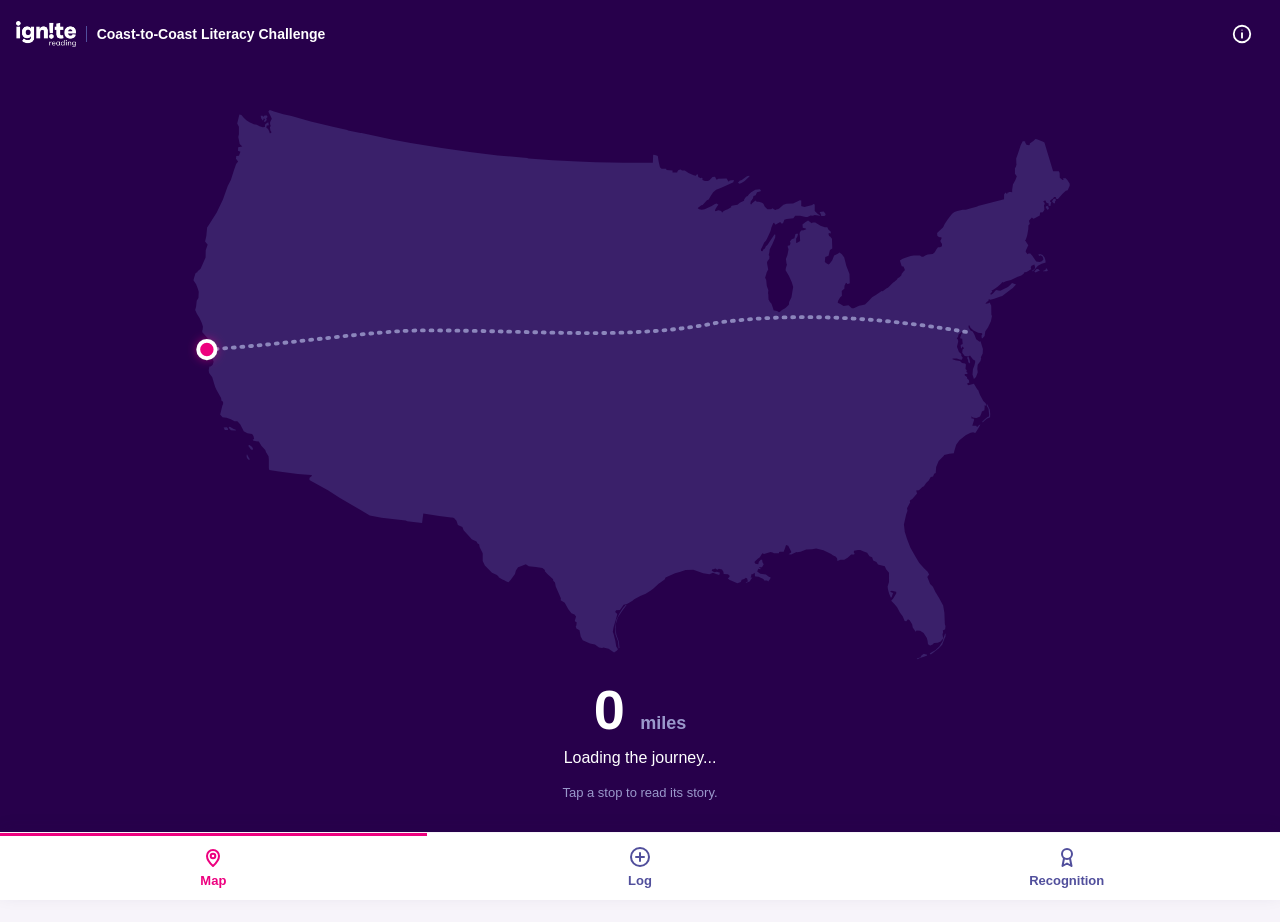
==== commit 68bd97b8: "Add one-time welcome popup with a config-driven video slot After first name entry, show a warm welco" ====
--- a/docs/index.html
+++ b/docs/index.html
@@ -5,12 +5,19 @@
   <meta name="viewport" content="width=device-width, initial-scale=1, viewport-fit=cover">
   <title>Coast-to-Coast Literacy Challenge</title>
   <meta name="robots" content="noindex">
-  <link rel="stylesheet" href="styles.css?v=8">
+  <link rel="stylesheet" href="styles.css?v=9">
 </head>
 <body>
   <header class="app-header">
     <img class="logo" src="ignite-logo-white.png" alt="Ignite Reading" width="60" height="26">
     <span class="header-tag">Coast-to-Coast Literacy Challenge</span>
+    <button id="btn-about" class="btn-about" type="button" aria-label="About this challenge">
+      <svg class="about-ico" viewBox="0 0 24 24" aria-hidden="true">
+        <circle cx="12" cy="12" r="9"/>
+        <path d="M12 11v5"/>
+        <circle cx="12" cy="7.75" r="0.6" fill="currentColor" stroke="none"/>
+      </svg>
+    </button>
   </header>
 
   <main>
@@ -156,6 +163,17 @@
     </div>
   </div>
 
+  <div class="overlay" id="ov-welcome">
+    <div class="modal welcome-modal">
+      <h3>Welcome aboard! Here's the idea.</h3>
+      <div class="welcome-video" id="welcome-video" hidden></div>
+      <p>We're going coast to coast together. Every walk, run, or ride you log adds miles to one shared journey, moving our dot from the Bay Area, where Ignite Reading began, all the way to New York. The goal is 2,984 miles, the width of the country.</p>
+      <p>Every distance counts the same. A quick lap around the block matters as much as a long run. There is no leaderboard for miles, just a team inching east and a few playful ways we celebrate everyone who shows up.</p>
+      <p>Tap <b>Log</b> to add your miles or steps, watch the map move, and check <b>Recognition</b> for the different ways we shine. This is Recharge time, taking care of yourself so you can keep showing up for the kids learning to read.</p>
+      <button id="btn-welcome" class="btn-primary" type="button">Let's go</button>
+    </div>
+  </div>
+
   <div class="overlay" id="ov-finish">
     <div class="modal finish-modal">
       <div class="finish-headline">Coast to coast. <i>We made it together.</i></div>
@@ -166,7 +184,7 @@
   </div>
 
   <script src="progress.js?v=13"></script>
-  <script src="data-content.js?v=10"></script>
+  <script src="data-content.js?v=14"></script>
   <!--
     Data layer. Exactly ONE of the two below should be active.
     - data-local.js : browser-local demo (default; no backend needed).
@@ -174,8 +192,8 @@
       Script (see specs/sheet-backend.md), fill in API_URL + SHARED_SECRET in
       data-sheet.js, then comment out data-local and uncomment data-sheet.
   -->
-  <!-- <script src="data-local.js?v=9"></script> -->
-  <script src="data-sheet.js?v=12"></script>
-  <script src="app.js?v=10"></script>
+  <!-- <script src="data-local.js?v=14"></script> -->
+  <script src="data-sheet.js?v=14"></script>
+  <script src="app.js?v=14"></script>
 </body>
 </html>
--- a/docs/styles.css
+++ b/docs/styles.css
@@ -209,6 +209,25 @@
 .modal.finish-modal .finish-caption { font-size: 12px; font-weight: 700; color: var(--yellow); margin-bottom: 18px; text-transform: uppercase; letter-spacing: .04em; }
 .modal.finish-modal .btn-primary { width: 100%; }
 
+/* About button in the header, reopens the welcome. */
+.btn-about {
+  margin-left: auto; flex: 0 0 auto;
+  display: flex; align-items: center; justify-content: center;
+  width: 44px; height: 44px; padding: 0;
+  background: none; border: none; cursor: pointer; color: var(--white);
+  border-radius: 50%;
+}
+.btn-about .about-ico { width: 22px; height: 22px; fill: none; stroke: currentColor; stroke-width: 2; stroke-linecap: round; }
+
+/* Welcome / onboarding modal. */
+.welcome-modal { max-height: calc(100vh - 40px); overflow-y: auto; }
+.welcome-modal p { margin: 0 0 12px; font-size: 15px; line-height: 1.55; color: var(--ink); }
+.welcome-modal p b { color: var(--purple); font-weight: 700; }
+.welcome-modal .btn-primary { width: 100%; margin-top: 4px; }
+.welcome-video { margin: 0 0 14px; }
+.welcome-video .video-frame { position: relative; padding-top: 56.25%; border-radius: 10px; overflow: hidden; background: var(--purple-050); }
+.welcome-video .video-frame iframe { position: absolute; inset: 0; width: 100%; height: 100%; border: 0; }
+
 .nav {
   position: fixed; left: 0; right: 0; bottom: 0;
   display: flex; background: var(--white); border-top: 1px solid var(--purple-050);
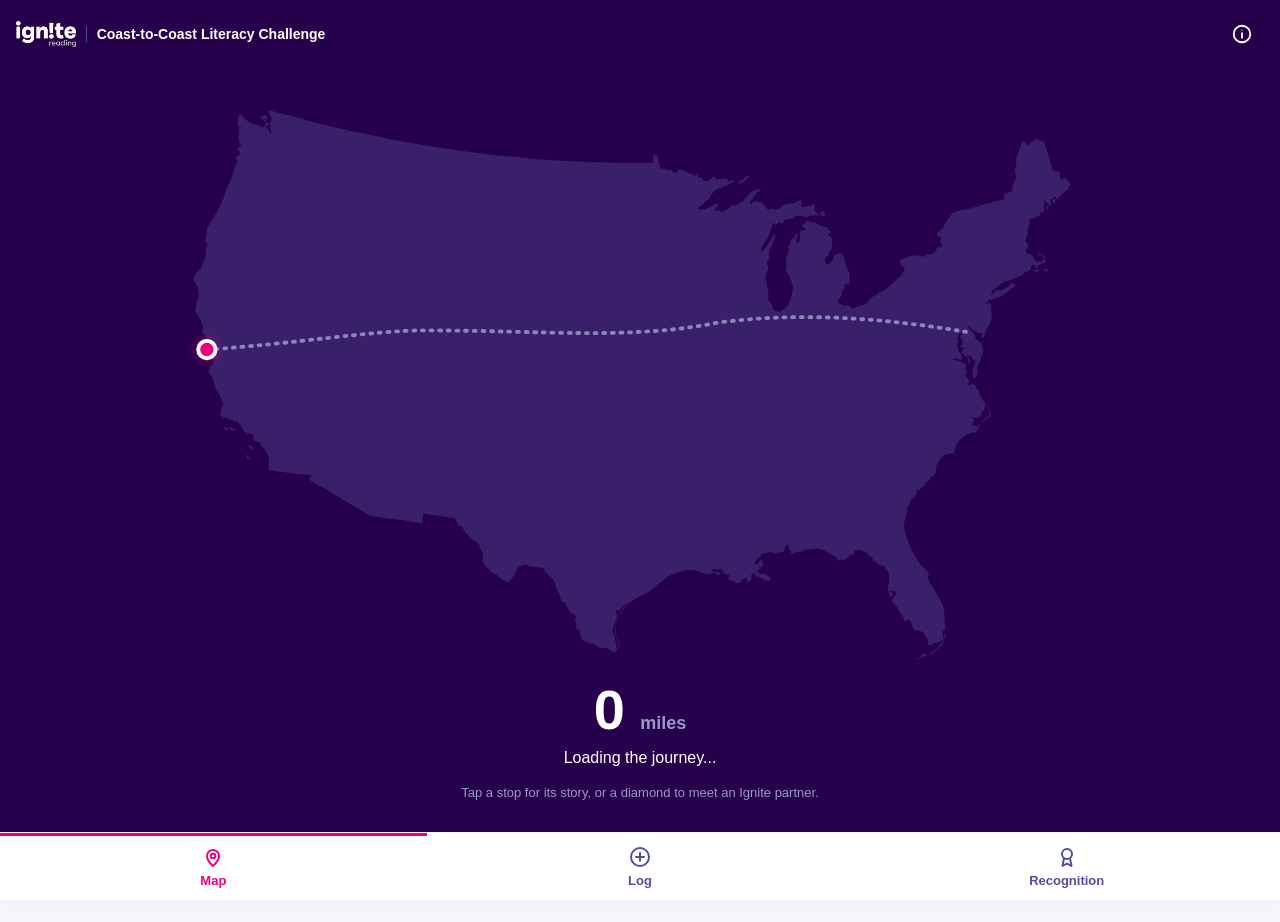
==== commit ec1668cd: "Add Ignite partner locations as informational map markers Partner districts sit all over the country" ====
--- a/docs/index.html
+++ b/docs/index.html
@@ -5,7 +5,7 @@
   <meta name="viewport" content="width=device-width, initial-scale=1, viewport-fit=cover">
   <title>Coast-to-Coast Literacy Challenge</title>
   <meta name="robots" content="noindex">
-  <link rel="stylesheet" href="styles.css?v=9">
+  <link rel="stylesheet" href="styles.css?v=10">
 </head>
 <body>
   <header class="app-header">
@@ -48,7 +48,7 @@
         <div class="total"><span id="total-miles">0</span> <span class="unit">miles</span></div>
         <div class="next" id="next-line">Loading the journey...</div>
         <div class="to-coast" id="coast-line"></div>
-        <div class="tap-hint" id="tap-hint">Tap a stop to read its story.</div>
+        <div class="tap-hint" id="tap-hint">Tap a stop for its story, or a diamond to meet an Ignite partner.</div>
       </div>
     </section>
 
@@ -165,11 +165,12 @@
 
   <div class="overlay" id="ov-welcome">
     <div class="modal welcome-modal">
-      <h3>Welcome aboard! Here's the idea.</h3>
+      <h3>Welcome aboard!</h3>
       <div class="welcome-video" id="welcome-video" hidden></div>
-      <p>We're going coast to coast together. Every walk, run, or ride you log adds miles to one shared journey, moving our dot from the Bay Area, where Ignite Reading began, all the way to New York. The goal is 2,984 miles, the width of the country.</p>
-      <p>Every distance counts the same. A quick lap around the block matters as much as a long run. There is no leaderboard for miles, just a team inching east and a few playful ways we celebrate everyone who shows up.</p>
-      <p>Tap <b>Log</b> to add your miles or steps, watch the map move, and check <b>Recognition</b> for the different ways we shine. This is Recharge time, taking care of yourself so you can keep showing up for the kids learning to read.</p>
+      <p>Crossing the country alone would be tough and lonely. But when each of us takes a walk, run, or ride, our team covers nearly 3,000 miles from the Bay Area to New York. Together, we achieve what none of us could alone.</p>
+      <p>Some weeks you'll give more, some less. That's the point. When one of us slows down, another picks up the slack. No leaderboard, no comparisons. Every effort counts, big or small.</p>
+      <p>Our mission is the same: no one reaches every student alone, but together we go the distance. The trip across the map is that promise, measured in miles.</p>
+      <p>Tap <b>Log</b> to add your miles or steps, watch the dot move east, and check <b>Recognition</b> to see how we celebrate. It's Recharge time, so take care of yourself and thanks for pulling with the team.</p>
       <button id="btn-welcome" class="btn-primary" type="button">Let's go</button>
     </div>
   </div>
@@ -184,7 +185,7 @@
   </div>
 
   <script src="progress.js?v=13"></script>
-  <script src="data-content.js?v=14"></script>
+  <script src="data-content.js?v=17"></script>
   <!--
     Data layer. Exactly ONE of the two below should be active.
     - data-local.js : browser-local demo (default; no backend needed).
@@ -192,8 +193,8 @@
       Script (see specs/sheet-backend.md), fill in API_URL + SHARED_SECRET in
       data-sheet.js, then comment out data-local and uncomment data-sheet.
   -->
-  <!-- <script src="data-local.js?v=14"></script> -->
-  <script src="data-sheet.js?v=14"></script>
-  <script src="app.js?v=14"></script>
+  <!-- <script src="data-local.js?v=16"></script> -->
+  <script src="data-sheet.js?v=16"></script>
+  <script src="app.js?v=16"></script>
 </body>
 </html>
--- a/docs/styles.css
+++ b/docs/styles.css
@@ -81,6 +81,10 @@
 .pin-pulse { animation: pinPulse 1.2s ease-out 1; }
 @keyframes pinPulse { 0% { r: 5; } 40% { r: 11; } 100% { r: 6; } }
 
+/* Partner locations: white diamonds outlined in blue, distinct from the round
+   journey pins and sitting off the trek line. Informational only. */
+.place-dot { fill: var(--white); stroke: var(--blue); stroke-width: 2; }
+
 .status { padding: 4px 18px 18px; text-align: center; }
 .status .total { font-weight: 900; font-size: 44px; line-height: 1.05; color: var(--white); }
 .status .total .unit { font-size: 18px; font-weight: 700; color: var(--purple-300); }
